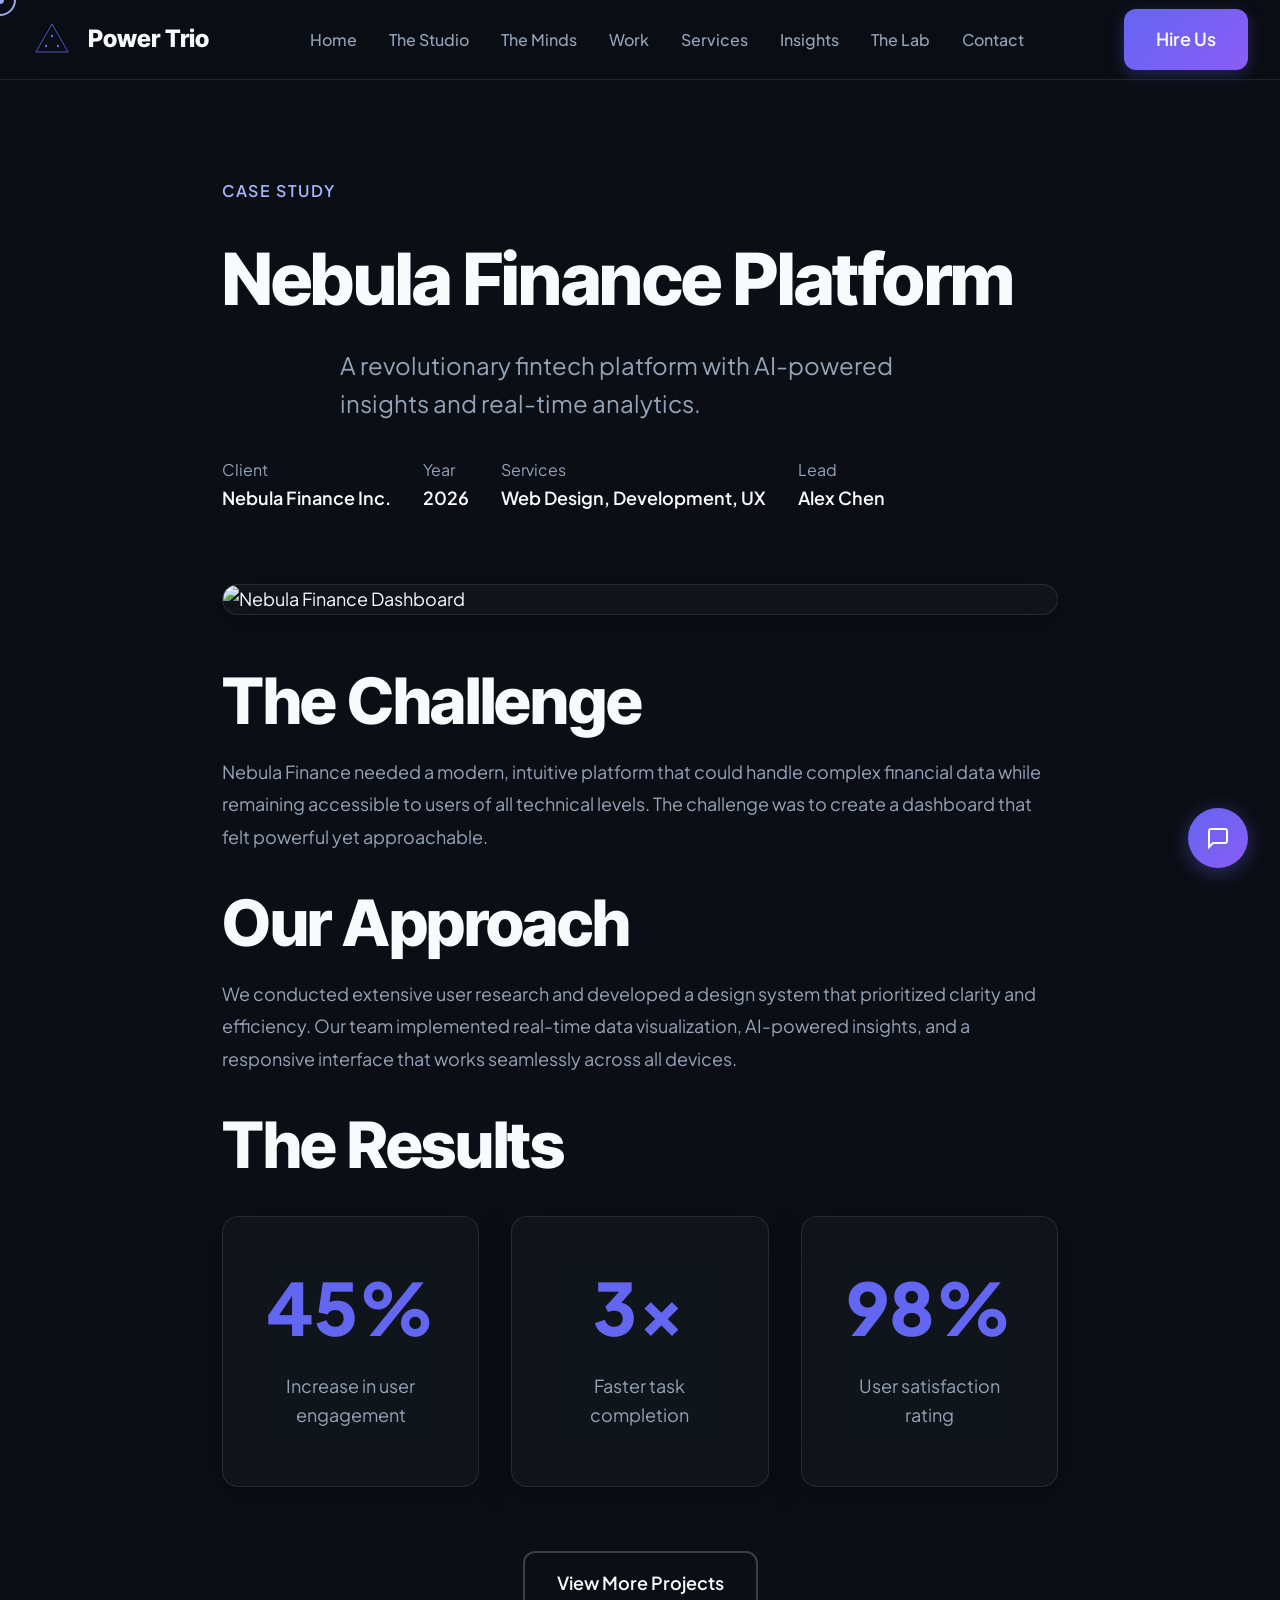
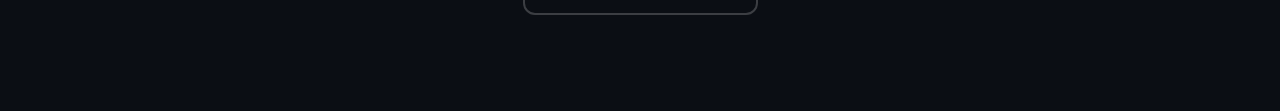
==== pages/case-study.html @ 445d4da2 "first commit - Power Trio Studio with 3D flip cards and animated borders" ====
<!DOCTYPE html>
<html lang="en">

<head>
    <meta charset="UTF-8">
    <meta name="viewport" content="width=device-width, initial-scale=1.0">
    <title>Case Study | Power Trio</title>
    <link rel="preconnect" href="https://fonts.googleapis.com">
    <link rel="preconnect" href="https://fonts.gstatic.com" crossorigin>
    <link
        href="https://fonts.googleapis.com/css2?family=Inter+Tight:wght@700;800&family=Plus+Jakarta+Sans:wght@400;500;600;700&family=JetBrains+Mono:wght@400;500&display=swap"
        rel="stylesheet">
    <link rel="stylesheet" href="../css/global.css">
    <link rel="stylesheet" href="../css/animations.css">
    <link rel="stylesheet" href="../css/components.css">
</head>

<body>
    <div class="custom-cursor">
        <div class="cursor-dot"></div>
        <div class="cursor-outline"></div>
        <div class="cursor-text"></div>
    </div>
    <nav class="navbar" id="navbar">
        <div class="navbar-container">
            <a href="../index.html" class="logo">
                <div class="logo-triangle"><svg viewBox="0 0 100 100">
                        <polygon points="50,10 90,80 10,80" class="triangle-shape" />
                        <circle cx="50" cy="40" r="3" class="dot dot-1" />
                        <circle cx="35" cy="65" r="3" class="dot dot-2" />
                        <circle cx="65" cy="65" r="3" class="dot dot-3" />
                    </svg></div>
                <span class="logo-text">Power Trio</span>
            </a>
            <div class="nav-links">
                <a href="../index.html" class="nav-link">Home</a>
                <a href="studio.html" class="nav-link">The Studio</a>
                <a href="minds.html" class="nav-link">The Minds</a>
                <a href="work.html" class="nav-link">Work</a>
                <a href="services.html" class="nav-link">Services</a>
                <a href="insights.html" class="nav-link">Insights</a>
                <a href="lab.html" class="nav-link">The Lab</a>
                <a href="contact.html" class="nav-link">Contact</a>
            </div>
            <a href="contact.html" class="cta-button magnetic"><span>Hire Us</span></a>
            <button class="menu-toggle"><span></span><span></span><span></span></button>
        </div>
    </nav>
    <section
        style="min-height: 100vh; padding-top: calc(var(--navbar-height) + var(--spacing-3xl)); padding-bottom: var(--spacing-3xl);">
        <div class="container" style="max-width: 900px;">
            <span class="section-label">Case Study</span>
            <h1 class="section-title" style="text-align: left; margin-top: 1rem;">Nebula Finance Platform</h1>
            <p class="section-description" style="text-align: left; margin-top: 1.5rem;">
                A revolutionary fintech platform with AI-powered insights and real-time analytics.
            </p>
            <div style="margin-top: 2rem; display: flex; gap: 2rem; flex-wrap: wrap;">
                <div>
                    <span style="color: var(--color-text-secondary); font-size: var(--text-sm);">Client</span>
                    <p style="color: var(--color-text-primary); font-weight: 600;">Nebula Finance Inc.</p>
                </div>
                <div>
                    <span style="color: var(--color-text-secondary); font-size: var(--text-sm);">Year</span>
                    <p style="color: var(--color-text-primary); font-weight: 600;">2026</p>
                </div>
                <div>
                    <span style="color: var(--color-text-secondary); font-size: var(--text-sm);">Services</span>
                    <p style="color: var(--color-text-primary); font-weight: 600;">Web Design, Development, UX</p>
                </div>
                <div>
                    <span style="color: var(--color-text-secondary); font-size: var(--text-sm);">Lead</span>
                    <p style="color: var(--color-text-primary); font-weight: 600;">Alex Chen</p>
                </div>
            </div>

            <div class="glass-card" style="margin-top: 3rem; padding: 0; overflow: hidden;">
                <img src="https://images.unsplash.com/photo-1551288049-bebda4e38f71?w=1200&h=600&fit=crop"
                    alt="Nebula Finance Dashboard" style="width: 100%; height: 400px; object-fit: cover;">
            </div>

            <div style="margin-top: 3rem;">
                <h2 style="color: var(--color-text-primary); margin-bottom: 1rem;">The Challenge</h2>
                <p style="color: var(--color-text-secondary); line-height: 1.8; margin-bottom: 2rem;">
                    Nebula Finance needed a modern, intuitive platform that could handle complex financial data while
                    remaining accessible to users of all technical levels. The challenge was to create a dashboard that
                    felt powerful yet approachable.
                </p>

                <h2 style="color: var(--color-text-primary); margin-bottom: 1rem;">Our Approach</h2>
                <p style="color: var(--color-text-secondary); line-height: 1.8; margin-bottom: 2rem;">
                    We conducted extensive user research and developed a design system that prioritized clarity and
                    efficiency. Our team implemented real-time data visualization, AI-powered insights, and a responsive
                    interface that works seamlessly across all devices.
                </p>

                <h2 style="color: var(--color-text-primary); margin-bottom: 1rem;">The Results</h2>
                <div
                    style="display: grid; grid-template-columns: repeat(auto-fit, minmax(200px, 1fr)); gap: 2rem; margin-top: 2rem;">
                    <div class="glass-card" style="padding: 2rem; text-align: center;">
                        <div
                            style="font-size: var(--text-4xl); font-weight: 800; color: var(--color-accent); margin-bottom: 0.5rem;">
                            45%</div>
                        <p style="color: var(--color-text-secondary);">Increase in user engagement</p>
                    </div>
                    <div class="glass-card" style="padding: 2rem; text-align: center;">
                        <div
                            style="font-size: var(--text-4xl); font-weight: 800; color: var(--color-accent); margin-bottom: 0.5rem;">
                            3x</div>
                        <p style="color: var(--color-text-secondary);">Faster task completion</p>
                    </div>
                    <div class="glass-card" style="padding: 2rem; text-align: center;">
                        <div
                            style="font-size: var(--text-4xl); font-weight: 800; color: var(--color-accent); margin-bottom: 0.5rem;">
                            98%</div>
                        <p style="color: var(--color-text-secondary);">User satisfaction rating</p>
                    </div>
                </div>
            </div>

            <div style="margin-top: 4rem; text-align: center;">
                <a href="work.html" class="btn-outline magnetic"><span>View More Projects</span></a>
            </div>
        </div>
    </section>
    <div class="chatbot" id="chatbot"><button class="chatbot-toggle magnetic" id="chatbot-toggle"><svg class="icon-chat"
                width="24" height="24" viewBox="0 0 24 24" fill="none" stroke="currentColor">
                <path d="M21 15a2 2 0 0 1-2 2H7l-4 4V5a2 2 0 0 1 2-2h14a2 2 0 0 1 2 2z" stroke-width="2" />
            </svg><svg class="icon-close" width="24" height="24" viewBox="0 0 24 24" fill="none" stroke="currentColor">
                <line x1="18" y1="6" x2="6" y2="18" stroke-width="2" />
                <line x1="6" y1="6" x2="18" y2="18" stroke-width="2" />
            </svg></button>
        <div class="chatbot-window glass-card" id="chatbot-window">
            <div class="chatbot-header">
                <div class="chatbot-avatar">
                    <div class="logo-triangle small"><svg viewBox="0 0 100 100">
                            <polygon points="50,10 90,80 10,80" class="triangle-shape" />
                        </svg></div>
                </div>
                <div class="chatbot-info">
                    <h4>Power Trio AI</h4><span class="chatbot-status"><span class="status-dot"></span>Online</span>
                </div>
            </div>
            <div class="chatbot-messages" id="chatbot-messages">
                <div class="message bot-message">
                    <div class="message-content">Hey there! 👋 I'm the Power Trio AI assistant. How can I help you
                        today?</div>
                    <div class="message-time">Just now</div>
                </div>
            </div>
            <div class="chatbot-input"><input type="text" id="chatbot-input-field"
                    placeholder="Type your message..." /><button class="chatbot-send magnetic" id="chatbot-send"><svg
                        width="20" height="20" viewBox="0 0 20 20" fill="none" stroke="currentColor">
                        <path d="M19 1L9 11M19 1l-6 18-4-8-8-4 18-6z" stroke-width="2" />
                    </svg></button></div>
        </div>
    </div>
    <script src="../js/cursor.js"></script>
    <script src="../js/animations.js"></script>
    <script src="../js/chatbot.js"></script>
    <script src="../js/main.js"></script>
</body>

</html>
---- css/global.css ----
/* ===================================
   POWER TRIO STUDIO - GLOBAL STYLES
   Award-Winning Portfolio Design
   =================================== */

/* CSS Variables - Midnight Indigo Theme */
:root {
    /* Colors */
    --color-bg-primary: #0B0E14;
    --color-bg-secondary: #151921;
    --color-accent: #6366F1;
    --color-accent-secondary: #A5B4FC;
    --color-text-primary: #F8FAFC;
    --color-text-secondary: #94A3B8;
    --color-success: #10B981;
    --color-warning: #F59E0B;
    --color-error: #EF4444;
    
    /* Gradients */
    --gradient-primary: linear-gradient(135deg, #6366F1 0%, #8B5CF6 100%);
    --gradient-secondary: linear-gradient(135deg, #10B981 0%, #059669 100%);
    --gradient-text: linear-gradient(135deg, #A5B4FC 0%, #6366F1 50%, #8B5CF6 100%);
    
    /* Spacing */
    --spacing-xs: 0.5rem;
    --spacing-sm: 1rem;
    --spacing-md: 1.5rem;
    --spacing-lg: 2rem;
    --spacing-xl: 3rem;
    --spacing-2xl: 4rem;
    --spacing-3xl: 6rem;
    
    /* Typography */
    --font-heading: 'Inter Tight', sans-serif;
    --font-body: 'Plus Jakarta Sans', sans-serif;
    --font-mono: 'JetBrains Mono', monospace;
    
    /* Font Sizes - Responsive with clamp() */
    --text-xs: clamp(0.75rem, 0.7rem + 0.25vw, 0.875rem);
    --text-sm: clamp(0.875rem, 0.8rem + 0.375vw, 1rem);
    --text-base: clamp(1rem, 0.95rem + 0.25vw, 1.125rem);
    --text-lg: clamp(1.125rem, 1rem + 0.625vw, 1.5rem);
    --text-xl: clamp(1.5rem, 1.3rem + 1vw, 2rem);
    --text-2xl: clamp(2rem, 1.6rem + 2vw, 3rem);
    --text-3xl: clamp(2.5rem, 2rem + 2.5vw, 4rem);
    --text-4xl: clamp(3rem, 2.5rem + 2.5vw, 5rem);
    
    /* Effects */
    --blur-sm: 8px;
    --blur-md: 16px;
    --blur-lg: 24px;
    --shadow-sm: 0 2px 8px rgba(0, 0, 0, 0.1);
    --shadow-md: 0 4px 16px rgba(0, 0, 0, 0.2);
    --shadow-lg: 0 8px 32px rgba(0, 0, 0, 0.3);
    --shadow-glow: 0 0 20px rgba(99, 102, 241, 0.3);
    
    /* Transitions */
    --transition-fast: 0.2s cubic-bezier(0.4, 0, 0.2, 1);
    --transition-base: 0.3s cubic-bezier(0.4, 0, 0.2, 1);
    --transition-slow: 0.5s cubic-bezier(0.4, 0, 0.2, 1);
    --transition-bounce: 0.6s cubic-bezier(0.68, -0.55, 0.265, 1.55);
    
    /* Layout */
    --container-max: 1400px;
    --container-padding: 2rem;
    --navbar-height: 80px;
    --border-radius-sm: 8px;
    --border-radius-md: 12px;
    --border-radius-lg: 16px;
    --border-radius-xl: 24px;
}

/* Reset & Base Styles */
*, *::before, *::after {
    margin: 0;
    padding: 0;
    box-sizing: border-box;
}

html {
    scroll-behavior: smooth;
    overflow-x: hidden;
}

body {
    font-family: var(--font-body);
    font-size: var(--text-base);
    line-height: 1.6;
    color: var(--color-text-primary);
    background-color: var(--color-bg-primary);
    overflow-x: hidden;
    -webkit-font-smoothing: antialiased;
    -moz-osx-font-smoothing: grayscale;
}

/* Typography */
h1, h2, h3, h4, h5, h6 {
    font-family: var(--font-heading);
    font-weight: 800;
    line-height: 1.2;
    letter-spacing: -0.02em;
    color: var(--color-text-primary);
}

h1 { font-size: var(--text-4xl); }
h2 { font-size: var(--text-3xl); }
h3 { font-size: var(--text-2xl); }
h4 { font-size: var(--text-xl); }
h5 { font-size: var(--text-lg); }
h6 { font-size: var(--text-base); }

p {
    margin-bottom: var(--spacing-md);
    color: var(--color-text-secondary);
}

a {
    color: var(--color-accent);
    text-decoration: none;
    transition: color var(--transition-fast);
}

a:hover {
    color: var(--color-accent-secondary);
}

/* Utility Classes */
.container {
    max-width: var(--container-max);
    margin: 0 auto;
    padding: 0 var(--container-padding);
}

.section-padding {
    padding: var(--spacing-3xl) 0;
}

.gradient-text {
    background: var(--gradient-text);
    -webkit-background-clip: text;
    -webkit-text-fill-color: transparent;
    background-clip: text;
}

.highlight {
    color: var(--color-accent-secondary);
    font-weight: 600;
}

/* Glass Card Effect */
.glass-card {
    background: rgba(21, 25, 33, 0.6);
    backdrop-filter: blur(var(--blur-lg));
    -webkit-backdrop-filter: blur(var(--blur-lg));
    border: 1px solid rgba(255, 255, 255, 0.1);
    border-radius: var(--border-radius-lg);
    box-shadow: var(--shadow-lg);
    transition: all var(--transition-base);
}

.glass-card:hover {
    border-color: rgba(99, 102, 241, 0.3);
    box-shadow: var(--shadow-lg), var(--shadow-glow);
    transform: translateY(-2px);
}

/* Buttons */
.btn-primary,
.btn-secondary,
.btn-outline,
.cta-button {
    display: inline-flex;
    align-items: center;
    gap: var(--spacing-xs);
    padding: 1rem 2rem;
    font-family: var(--font-body);
    font-size: var(--text-base);
    font-weight: 600;
    border-radius: var(--border-radius-md);
    cursor: pointer;
    transition: all var(--transition-base);
    border: none;
    text-decoration: none;
    position: relative;
    overflow: hidden;
}

.btn-primary,
.cta-button {
    background: var(--gradient-primary);
    color: var(--color-text-primary);
    box-shadow: 0 4px 16px rgba(99, 102, 241, 0.3);
}

.btn-primary:hover,
.cta-button:hover {
    box-shadow: 0 6px 24px rgba(99, 102, 241, 0.5);
    transform: translateY(-2px);
}

.btn-secondary {
    background: rgba(99, 102, 241, 0.1);
    color: var(--color-accent-secondary);
    border: 1px solid rgba(99, 102, 241, 0.3);
}

.btn-secondary:hover {
    background: rgba(99, 102, 241, 0.2);
    border-color: var(--color-accent);
}

.btn-outline {
    background: transparent;
    color: var(--color-text-primary);
    border: 2px solid rgba(255, 255, 255, 0.2);
}

.btn-outline:hover {
    background: rgba(255, 255, 255, 0.05);
    border-color: var(--color-accent);
}

/* Navbar */
.navbar {
    position: fixed;
    top: 0;
    left: 0;
    right: 0;
    height: var(--navbar-height);
    background: rgba(11, 14, 20, 0.8);
    backdrop-filter: blur(var(--blur-lg));
    -webkit-backdrop-filter: blur(var(--blur-lg));
    border-bottom: 1px solid rgba(255, 255, 255, 0.1);
    z-index: 1000;
    transition: all var(--transition-base);
}

.navbar.scrolled {
    background: rgba(11, 14, 20, 0.95);
    box-shadow: var(--shadow-md);
}

.navbar-container {
    max-width: var(--container-max);
    margin: 0 auto;
    padding: 0 var(--container-padding);
    height: 100%;
    display: flex;
    align-items: center;
    justify-content: space-between;
    gap: var(--spacing-lg);
}

.logo {
    display: flex;
    align-items: center;
    gap: var(--spacing-sm);
    font-family: var(--font-heading);
    font-size: var(--text-lg);
    font-weight: 800;
    color: var(--color-text-primary);
    text-decoration: none;
    transition: transform var(--transition-base);
}

.logo:hover {
    transform: scale(1.05);
}

.logo-triangle {
    width: 40px;
    height: 40px;
    position: relative;
}

.logo-triangle.small {
    width: 30px;
    height: 30px;
}

.logo-triangle svg {
    width: 100%;
    height: 100%;
}

.triangle-shape {
    fill: none;
    stroke: var(--color-accent);
    stroke-width: 2;
    transition: all var(--transition-base);
}

.logo:hover .triangle-shape {
    stroke: var(--color-accent-secondary);
    fill: rgba(99, 102, 241, 0.1);
}

.dot {
    fill: var(--color-accent);
    transition: all var(--transition-base);
}

.logo:hover .dot-1 {
    animation: pulse 1s infinite;
    animation-delay: 0s;
}

.logo:hover .dot-2 {
    animation: pulse 1s infinite;
    animation-delay: 0.2s;
}

.logo:hover .dot-3 {
    animation: pulse 1s infinite;
    animation-delay: 0.4s;
}

.nav-links {
    display: flex;
    align-items: center;
    gap: var(--spacing-lg);
}

.nav-link {
    font-size: var(--text-sm);
    font-weight: 500;
    color: var(--color-text-secondary);
    text-decoration: none;
    position: relative;
    transition: color var(--transition-fast);
}

.nav-link::after {
    content: '';
    position: absolute;
    bottom: -4px;
    left: 0;
    width: 0;
    height: 2px;
    background: var(--gradient-primary);
    transition: width var(--transition-base);
}

.nav-link:hover,
.nav-link.active {
    color: var(--color-text-primary);
}

.nav-link:hover::after,
.nav-link.active::after {
    width: 100%;
}

.menu-toggle {
    display: none;
    flex-direction: column;
    gap: 6px;
    background: none;
    border: none;
    cursor: pointer;
    padding: var(--spacing-xs);
}

.menu-toggle span {
    width: 24px;
    height: 2px;
    background: var(--color-text-primary);
    transition: all var(--transition-base);
}

/* Footer */
.footer {
    background: var(--color-bg-secondary);
    border-top: 1px solid rgba(255, 255, 255, 0.1);
    padding: var(--spacing-3xl) 0 var(--spacing-lg);
    margin-top: var(--spacing-3xl);
}

.footer-content {
    max-width: var(--container-max);
    margin: 0 auto;
    padding: 0 var(--container-padding);
}

.footer-main {
    display: grid;
    grid-template-columns: 1fr 2fr;
    gap: var(--spacing-2xl);
    margin-bottom: var(--spacing-2xl);
    padding-bottom: var(--spacing-2xl);
    border-bottom: 1px solid rgba(255, 255, 255, 0.1);
}

.footer-brand h3 {
    font-size: var(--text-xl);
    margin: var(--spacing-md) 0;
}

.footer-brand p {
    color: var(--color-text-secondary);
    line-height: 1.8;
}

.footer-social-grid {
    display: grid;
    grid-template-columns: repeat(3, 1fr);
    gap: var(--spacing-xl);
}

.footer-member h4 {
    font-size: var(--text-lg);
    margin-bottom: var(--spacing-xs);
}

.member-role {
    font-size: var(--text-sm);
    color: var(--color-accent-secondary);
    margin-bottom: var(--spacing-md);
    font-family: var(--font-mono);
}

.social-links {
    display: flex;
    gap: var(--spacing-sm);
}

.social-link {
    width: 40px;
    height: 40px;
    display: flex;
    align-items: center;
    justify-content: center;
    background: rgba(99, 102, 241, 0.1);
    border: 1px solid rgba(99, 102, 241, 0.2);
    border-radius: var(--border-radius-sm);
    color: var(--color-accent-secondary);
    transition: all var(--transition-base);
}

.social-link:hover {
    background: var(--gradient-primary);
    border-color: var(--color-accent);
    color: var(--color-text-primary);
    transform: translateY(-2px);
}

.footer-bottom {
    display: flex;
    justify-content: space-between;
    align-items: center;
    flex-wrap: wrap;
    gap: var(--spacing-md);
}

.footer-links {
    display: flex;
    gap: var(--spacing-lg);
}

.footer-links a {
    font-size: var(--text-sm);
    color: var(--color-text-secondary);
    transition: color var(--transition-fast);
}

.footer-links a:hover {
    color: var(--color-accent-secondary);
}

.copyright {
    font-size: var(--text-sm);
    color: var(--color-text-secondary);
    margin: 0;
}

/* Section Headers */
.section-header {
    text-align: center;
    margin-bottom: var(--spacing-2xl);
}

.section-label {
    display: inline-block;
    font-size: var(--text-sm);
    font-weight: 600;
    color: var(--color-accent-secondary);
    text-transform: uppercase;
    letter-spacing: 0.1em;
    margin-bottom: var(--spacing-sm);
}

.section-title {
    margin-bottom: var(--spacing-md);
}

.section-description {
    font-size: var(--text-lg);
    color: var(--color-text-secondary);
    max-width: 600px;
    margin: 0 auto;
}

.section-cta {
    text-align: center;
    margin-top: var(--spacing-2xl);
}

/* Responsive Design */
@media (max-width: 1024px) {
    :root {
        --container-padding: 1.5rem;
        --navbar-height: 70px;
    }
    
    .footer-main {
        grid-template-columns: 1fr;
    }
    
    .footer-social-grid {
        grid-template-columns: 1fr;
        gap: var(--spacing-lg);
    }
}

@media (max-width: 768px) {
    :root {
        --container-padding: 1rem;
        --navbar-height: 60px;
    }
    
    .nav-links {
        position: fixed;
        top: var(--navbar-height);
        left: 0;
        right: 0;
        background: rgba(11, 14, 20, 0.98);
        backdrop-filter: blur(var(--blur-lg));
        flex-direction: column;
        padding: var(--spacing-lg);
        gap: var(--spacing-md);
        transform: translateY(-100%);
        opacity: 0;
        pointer-events: none;
        transition: all var(--transition-base);
        border-bottom: 1px solid rgba(255, 255, 255, 0.1);
    }
    
    .nav-links.active {
        transform: translateY(0);
        opacity: 1;
        pointer-events: all;
    }
    
    .menu-toggle {
        display: flex;
    }
    
    .menu-toggle.active span:nth-child(1) {
        transform: rotate(45deg) translate(8px, 8px);
    }
    
    .menu-toggle.active span:nth-child(2) {
        opacity: 0;
    }
    
    .menu-toggle.active span:nth-child(3) {
        transform: rotate(-45deg) translate(7px, -7px);
    }
    
    .footer-bottom {
        flex-direction: column;
        text-align: center;
    }
}

/* Loading State */
body.loading {
    overflow: hidden;
}

/* Smooth Scrollbar */
::-webkit-scrollbar {
    width: 10px;
}

::-webkit-scrollbar-track {
    background: var(--color-bg-primary);
}

::-webkit-scrollbar-thumb {
    background: rgba(99, 102, 241, 0.3);
    border-radius: 5px;
}

::-webkit-scrollbar-thumb:hover {
    background: rgba(99, 102, 241, 0.5);
}

/* Selection */
::selection {
    background: rgba(99, 102, 241, 0.3);
    color: var(--color-text-primary);
}

::-moz-selection {
    background: rgba(99, 102, 241, 0.3);
    color: var(--color-text-primary);
}
---- css/animations.css ----
/* ===================================
   ANIMATIONS & MOTION DESIGN
   60fps Optimized Animations
   =================================== */

/* Keyframe Animations */

/* Fade In Up */
@keyframes fadeInUp {
    from {
        opacity: 0;
        transform: translateY(30px);
    }

    to {
        opacity: 1;
        transform: translateY(0);
    }
}

/* Fade In */
@keyframes fadeIn {
    from {
        opacity: 0;
    }

    to {
        opacity: 1;
    }
}

/* Slide In Right */
@keyframes slideInRight {
    from {
        opacity: 0;
        transform: translateX(50px);
    }

    to {
        opacity: 1;
        transform: translateX(0);
    }
}

/* Slide In Left */
@keyframes slideInLeft {
    from {
        opacity: 0;
        transform: translateX(-50px);
    }

    to {
        opacity: 1;
        transform: translateX(0);
    }
}

/* Scale In */
@keyframes scaleIn {
    from {
        opacity: 0;
        transform: scale(0.9);
    }

    to {
        opacity: 1;
        transform: scale(1);
    }
}

/* Pulse */
@keyframes pulse {

    0%,
    100% {
        opacity: 1;
        transform: scale(1);
    }

    50% {
        opacity: 0.6;
        transform: scale(1.2);
    }
}

/* Glow Pulse */
@keyframes glowPulse {

    0%,
    100% {
        box-shadow: 0 0 20px rgba(99, 102, 241, 0.3);
    }

    50% {
        box-shadow: 0 0 40px rgba(99, 102, 241, 0.6);
    }
}

/* Rotate */
@keyframes rotate {
    from {
        transform: rotate(0deg);
    }

    to {
        transform: rotate(360deg);
    }
}

/* Float */
@keyframes float {

    0%,
    100% {
        transform: translateY(0);
    }

    50% {
        transform: translateY(-10px);
    }
}

/* Gradient Shift */
@keyframes gradientShift {
    0% {
        background-position: 0% 50%;
    }

    50% {
        background-position: 100% 50%;
    }

    100% {
        background-position: 0% 50%;
    }
}

/* Shimmer */
@keyframes shimmer {
    0% {
        background-position: -1000px 0;
    }

    100% {
        background-position: 1000px 0;
    }
}

/* Typing Indicator */
@keyframes typing {

    0%,
    60%,
    100% {
        transform: translateY(0);
    }

    30% {
        transform: translateY(-10px);
    }
}

/* Scroll Indicator */
@keyframes scrollBounce {

    0%,
    100% {
        transform: translateY(0);
    }

    50% {
        transform: translateY(10px);
    }
}

/* Animation Classes */
.animate-in {
    animation: fadeInUp 0.8s cubic-bezier(0.4, 0, 0.2, 1) forwards;
    opacity: 0;
}

.animate-in:nth-child(1) {
    animation-delay: 0.1s;
}

.animate-in:nth-child(2) {
    animation-delay: 0.2s;
}

.animate-in:nth-child(3) {
    animation-delay: 0.3s;
}

.animate-in:nth-child(4) {
    animation-delay: 0.4s;
}

.animate-in:nth-child(5) {
    animation-delay: 0.5s;
}

.fade-in {
    animation: fadeIn 0.6s ease-out forwards;
}

.slide-in-right {
    animation: slideInRight 0.8s cubic-bezier(0.4, 0, 0.2, 1) forwards;
}

.slide-in-left {
    animation: slideInLeft 0.8s cubic-bezier(0.4, 0, 0.2, 1) forwards;
}

.scale-in {
    animation: scaleIn 0.6s cubic-bezier(0.4, 0, 0.2, 1) forwards;
}

/* Hero Section Animations */
.hero {
    min-height: 100vh;
    display: flex;
    align-items: center;
    justify-content: center;
    position: relative;
    padding-top: var(--navbar-height);
    overflow: hidden;
}

.hero-background {
    position: absolute;
    top: 0;
    left: 0;
    right: 0;
    bottom: 0;
    z-index: 0;
    overflow: hidden;
}

.gradient-orb {
    position: absolute;
    border-radius: 50%;
    filter: blur(80px);
    opacity: 0.3;
    animation: float 8s ease-in-out infinite;
}

.orb-1 {
    width: 500px;
    height: 500px;
    background: radial-gradient(circle, #6366F1 0%, transparent 70%);
    top: -200px;
    left: -200px;
    animation-delay: 0s;
}

.orb-2 {
    width: 400px;
    height: 400px;
    background: radial-gradient(circle, #8B5CF6 0%, transparent 70%);
    bottom: -150px;
    right: -150px;
    animation-delay: 2s;
}

.orb-3 {
    width: 350px;
    height: 350px;
    background: radial-gradient(circle, #10B981 0%, transparent 70%);
    top: 50%;
    left: 50%;
    transform: translate(-50%, -50%);
    animation-delay: 4s;
}

.hero-content {
    position: relative;
    z-index: 1;
    text-align: center;
    max-width: 1000px;
    padding: 0 var(--container-padding);
}

.hero-badge {
    display: inline-flex;
    align-items: center;
    gap: var(--spacing-xs);
    padding: 0.5rem 1rem;
    background: rgba(16, 185, 129, 0.1);
    border: 1px solid rgba(16, 185, 129, 0.3);
    border-radius: 50px;
    font-size: var(--text-sm);
    color: var(--color-success);
    margin-bottom: var(--spacing-lg);
}

.status-dot {
    width: 8px;
    height: 8px;
    background: var(--color-success);
    border-radius: 50%;
    animation: pulse 2s infinite;
}

.hero-title {
    margin-bottom: var(--spacing-lg);
}

.hero-title .line {
    display: block;
    overflow: hidden;
}

.hero-description {
    font-size: var(--text-xl);
    color: var(--color-text-secondary);
    margin-bottom: var(--spacing-xl);
    max-width: 700px;
    margin-left: auto;
    margin-right: auto;
}

.hero-cta {
    display: flex;
    align-items: center;
    justify-content: center;
    gap: var(--spacing-md);
    margin-bottom: var(--spacing-3xl);
    flex-wrap: wrap;
}

/* Stats Grid Animation */
.stats-grid {
    display: grid;
    grid-template-columns: repeat(auto-fit, minmax(200px, 1fr));
    gap: var(--spacing-lg);
    max-width: 900px;
    margin: 0 auto;
}

.stat-card {
    padding: var(--spacing-lg);
    text-align: center;
    transition: all var(--transition-base);
}

.stat-card:hover {
    transform: translateY(-5px) scale(1.05);
}

.stat-number {
    font-family: var(--font-heading);
    font-size: var(--text-3xl);
    font-weight: 800;
    background: var(--gradient-text);
    -webkit-background-clip: text;
    -webkit-text-fill-color: transparent;
    background-clip: text;
    margin-bottom: var(--spacing-xs);
}

.stat-label {
    font-size: var(--text-sm);
    color: var(--color-text-secondary);
    text-transform: uppercase;
    letter-spacing: 0.05em;
}

/* Scroll Indicator */
.scroll-indicator {
    position: absolute;
    bottom: var(--spacing-xl);
    left: 50%;
    transform: translateX(-50%);
    display: flex;
    flex-direction: column;
    align-items: center;
    gap: var(--spacing-sm);
    color: var(--color-text-secondary);
    font-size: var(--text-sm);
    z-index: 1;
}

.scroll-line {
    width: 2px;
    height: 40px;
    background: linear-gradient(to bottom, var(--color-accent), transparent);
    animation: scrollBounce 2s ease-in-out infinite;
}

/* Work Grid Animations */
.work-grid {
    display: grid;
    grid-template-columns: repeat(auto-fill, minmax(350px, 1fr));
    gap: var(--spacing-xl);
    margin-bottom: var(--spacing-2xl);
}

.work-card {
    overflow: hidden;
    transition: all var(--transition-base);
    cursor: pointer;
}

.work-card:hover {
    transform: translateY(-8px);
}

.work-image {
    position: relative;
    width: 100%;
    height: 300px;
    overflow: hidden;
    border-radius: var(--border-radius-md);
    margin-bottom: var(--spacing-md);
}

.work-image-placeholder {
    width: 100%;
    height: 100%;
    transition: transform var(--transition-slow);
}

.work-card:hover .work-image-placeholder {
    transform: scale(1.1);
}

.work-overlay {
    position: absolute;
    top: 0;
    left: 0;
    right: 0;
    bottom: 0;
    background: rgba(11, 14, 20, 0.9);
    display: flex;
    align-items: center;
    justify-content: center;
    opacity: 0;
    transition: opacity var(--transition-base);
}

.work-card:hover .work-overlay {
    opacity: 1;
}

.work-link {
    padding: 1rem 2rem;
    background: var(--gradient-primary);
    color: var(--color-text-primary);
    border-radius: var(--border-radius-md);
    font-weight: 600;
    transform: translateY(20px);
    transition: transform var(--transition-base);
}

.work-card:hover .work-link {
    transform: translateY(0);
}

.work-content {
    padding: var(--spacing-md);
}

.work-meta {
    display: flex;
    justify-content: space-between;
    align-items: center;
    margin-bottom: var(--spacing-sm);
}

.work-category {
    font-size: var(--text-xs);
    font-weight: 600;
    color: var(--color-accent-secondary);
    text-transform: uppercase;
    letter-spacing: 0.1em;
}

.work-year {
    font-size: var(--text-xs);
    font-family: var(--font-mono);
    color: var(--color-text-secondary);
}

.work-title {
    font-size: var(--text-xl);
    margin-bottom: var(--spacing-xs);
}

.work-description {
    font-size: var(--text-sm);
    color: var(--color-text-secondary);
    margin-bottom: var(--spacing-md);
}

.work-team {
    display: flex;
    align-items: center;
    gap: var(--spacing-xs);
    font-size: var(--text-sm);
}

.team-label {
    color: var(--color-text-secondary);
}

.team-member {
    color: var(--color-accent-secondary);
    font-weight: 600;
}

/* Magnetic Effect (Applied via JS) */
.magnetic {
    position: relative;
    transition: transform 0.3s cubic-bezier(0.4, 0, 0.2, 1);
}

/* Parallax Elements */
.parallax {
    transition: transform 0.3s cubic-bezier(0.4, 0, 0.2, 1);
}

/* Stagger Animation for Lists */
.stagger-item {
    opacity: 0;
    transform: translateY(20px);
    transition: all 0.6s cubic-bezier(0.4, 0, 0.2, 1);
}

.stagger-item.visible {
    opacity: 1;
    transform: translateY(0);
}

.stagger-item:nth-child(1) {
    transition-delay: 0.1s;
}

.stagger-item:nth-child(2) {
    transition-delay: 0.2s;
}

.stagger-item:nth-child(3) {
    transition-delay: 0.3s;
}

.stagger-item:nth-child(4) {
    transition-delay: 0.4s;
}

.stagger-item:nth-child(5) {
    transition-delay: 0.5s;
}

.stagger-item:nth-child(6) {
    transition-delay: 0.6s;
}

/* Reveal on Scroll */
.reveal {
    opacity: 0;
    transform: translateY(50px);
    transition: all 0.8s cubic-bezier(0.4, 0, 0.2, 1);
}

.reveal.active {
    opacity: 1;
    transform: translateY(0);
}

/* Loading Animation */
.loading-spinner {
    width: 50px;
    height: 50px;
    border: 3px solid rgba(99, 102, 241, 0.2);
    border-top-color: var(--color-accent);
    border-radius: 50%;
    animation: rotate 1s linear infinite;
}

/* Shimmer Effect */
.shimmer {
    background: linear-gradient(90deg,
            rgba(255, 255, 255, 0) 0%,
            rgba(255, 255, 255, 0.1) 50%,
            rgba(255, 255, 255, 0) 100%);
    background-size: 200% 100%;
    animation: shimmer 2s infinite;
}

/* Hover Glow Effect */
.hover-glow {
    position: relative;
    overflow: hidden;
}

.hover-glow::before {
    content: '';
    position: absolute;
    top: 50%;
    left: 50%;
    width: 0;
    height: 0;
    border-radius: 50%;
    background: radial-gradient(circle, rgba(99, 102, 241, 0.3) 0%, transparent 70%);
    transform: translate(-50%, -50%);
    transition: width 0.6s, height 0.6s;
}

.hover-glow:hover::before {
    width: 300px;
    height: 300px;
}

/* Text Reveal Animation */
.text-reveal {
    overflow: hidden;
}

.text-reveal span {
    display: inline-block;
    opacity: 0;
    transform: translateY(100%);
    animation: textReveal 0.8s cubic-bezier(0.4, 0, 0.2, 1) forwards;
}

@keyframes textReveal {
    to {
        opacity: 1;
        transform: translateY(0);
    }
}

/* Responsive Animations */
@media (max-width: 768px) {
    .gradient-orb {
        filter: blur(60px);
    }

    .orb-1 {
        width: 300px;
        height: 300px;
    }

    .orb-2 {
        width: 250px;
        height: 250px;
    }

    .orb-3 {
        width: 200px;
        height: 200px;
    }

    .work-grid {
        grid-template-columns: 1fr;
    }

    .stats-grid {
        grid-template-columns: repeat(2, 1fr);
    }
}

/* Reduced Motion */
@media (prefers-reduced-motion: reduce) {

    *,
    *::before,
    *::after {
        animation-duration: 0.01ms !important;
        animation-iteration-count: 1 !important;
        transition-duration: 0.01ms !important;
    }
}
---- css/components.css ----
/* ===================================
   COMPONENT STYLES
   Custom Cursor, Chatbot, Forms, etc.
   =================================== */

/* Custom Cursor */
.custom-cursor {
    position: fixed;
    top: 0;
    left: 0;
    pointer-events: none;
    z-index: 10000;
    mix-blend-mode: difference;
}

.cursor-dot {
    position: fixed;
    width: 8px;
    height: 8px;
    background: var(--color-accent-secondary);
    border-radius: 50%;
    transform: translate(-50%, -50%);
    transition: width 0.3s, height 0.3s, background 0.3s;
}

.cursor-outline {
    position: fixed;
    width: 32px;
    height: 32px;
    border: 2px solid var(--color-accent-secondary);
    border-radius: 50%;
    transform: translate(-50%, -50%);
    transition: width 0.3s, height 0.3s, border-color 0.3s;
}

.cursor-text {
    position: fixed;
    padding: 0.5rem 1rem;
    background: var(--color-accent);
    color: var(--color-text-primary);
    border-radius: var(--border-radius-sm);
    font-size: var(--text-xs);
    font-weight: 600;
    white-space: nowrap;
    opacity: 0;
    transform: translate(-50%, -150%);
    transition: opacity 0.3s;
    pointer-events: none;
}

.cursor-text.active {
    opacity: 1;
}

body.cursor-hover .cursor-dot {
    width: 16px;
    height: 16px;
    background: var(--color-accent);
}

body.cursor-hover .cursor-outline {
    width: 48px;
    height: 48px;
    border-color: var(--color-accent);
}

/* Hide custom cursor on touch devices */
@media (hover: none) {
    .custom-cursor {
        display: none;
    }
}

/* AI Chatbot */
.chatbot {
    position: fixed;
    bottom: var(--spacing-lg);
    right: var(--spacing-lg);
    z-index: 999;
}

.chatbot-toggle {
    width: 60px;
    height: 60px;
    border-radius: 50%;
    background: var(--gradient-primary);
    border: none;
    cursor: pointer;
    display: flex;
    align-items: center;
    justify-content: center;
    box-shadow: 0 4px 20px rgba(99, 102, 241, 0.4);
    transition: all var(--transition-base);
    position: relative;
}

.chatbot-toggle:hover {
    transform: scale(1.1);
    box-shadow: 0 6px 30px rgba(99, 102, 241, 0.6);
}

.chatbot-toggle svg {
    color: var(--color-text-primary);
    transition: all var(--transition-base);
}

.chatbot-toggle .icon-close {
    position: absolute;
    opacity: 0;
    transform: rotate(-90deg);
}

.chatbot-toggle.active .icon-chat {
    opacity: 0;
    transform: rotate(90deg);
}

.chatbot-toggle.active .icon-close {
    opacity: 1;
    transform: rotate(0);
}

.chatbot-window {
    position: absolute;
    bottom: 80px;
    right: 0;
    width: 380px;
    max-width: calc(100vw - 2rem);
    height: 500px;
    display: flex;
    flex-direction: column;
    opacity: 0;
    transform: translateY(20px) scale(0.95);
    pointer-events: none;
    transition: all var(--transition-base);
    overflow: hidden;
}

.chatbot-window.active {
    opacity: 1;
    transform: translateY(0) scale(1);
    pointer-events: all;
}

.chatbot-header {
    display: flex;
    align-items: center;
    gap: var(--spacing-md);
    padding: var(--spacing-md);
    border-bottom: 1px solid rgba(255, 255, 255, 0.1);
}

.chatbot-avatar {
    width: 40px;
    height: 40px;
    border-radius: 50%;
    background: var(--gradient-primary);
    display: flex;
    align-items: center;
    justify-content: center;
}

.chatbot-info h4 {
    font-size: var(--text-base);
    margin-bottom: 0.25rem;
}

.chatbot-status {
    display: flex;
    align-items: center;
    gap: 0.5rem;
    font-size: var(--text-xs);
    color: var(--color-text-secondary);
}

.chatbot-messages {
    flex: 1;
    overflow-y: auto;
    padding: var(--spacing-md);
    display: flex;
    flex-direction: column;
    gap: var(--spacing-md);
}

.message {
    display: flex;
    flex-direction: column;
    gap: 0.5rem;
    max-width: 80%;
    animation: fadeInUp 0.3s ease-out;
}

.bot-message {
    align-self: flex-start;
}

.user-message {
    align-self: flex-end;
}

.message-content {
    padding: var(--spacing-sm) var(--spacing-md);
    border-radius: var(--border-radius-md);
    font-size: var(--text-sm);
    line-height: 1.5;
}

.bot-message .message-content {
    background: rgba(99, 102, 241, 0.1);
    border: 1px solid rgba(99, 102, 241, 0.2);
    color: var(--color-text-primary);
}

.user-message .message-content {
    background: var(--gradient-primary);
    color: var(--color-text-primary);
}

.message-time {
    font-size: var(--text-xs);
    color: var(--color-text-secondary);
    font-family: var(--font-mono);
}

.typing-indicator {
    display: flex;
    gap: 4px;
    padding: var(--spacing-sm) var(--spacing-md);
}

.typing-dot {
    width: 8px;
    height: 8px;
    background: var(--color-accent);
    border-radius: 50%;
    animation: typing 1.4s infinite;
}

.typing-dot:nth-child(2) {
    animation-delay: 0.2s;
}

.typing-dot:nth-child(3) {
    animation-delay: 0.4s;
}

.chatbot-input {
    display: flex;
    gap: var(--spacing-sm);
    padding: var(--spacing-md);
    border-top: 1px solid rgba(255, 255, 255, 0.1);
}

.chatbot-input input {
    flex: 1;
    padding: var(--spacing-sm) var(--spacing-md);
    background: rgba(255, 255, 255, 0.05);
    border: 1px solid rgba(255, 255, 255, 0.1);
    border-radius: var(--border-radius-md);
    color: var(--color-text-primary);
    font-family: var(--font-body);
    font-size: var(--text-sm);
    transition: all var(--transition-fast);
}

.chatbot-input input:focus {
    outline: none;
    border-color: var(--color-accent);
    background: rgba(255, 255, 255, 0.08);
}

.chatbot-input input::placeholder {
    color: var(--color-text-secondary);
}

.chatbot-send {
    width: 40px;
    height: 40px;
    border-radius: var(--border-radius-sm);
    background: var(--gradient-primary);
    border: none;
    cursor: pointer;
    display: flex;
    align-items: center;
    justify-content: center;
    transition: all var(--transition-base);
}

.chatbot-send:hover {
    transform: scale(1.05);
}

.chatbot-send:active {
    transform: scale(0.95);
}

/* Forms */
.form-group {
    margin-bottom: var(--spacing-lg);
}

.form-label {
    display: block;
    font-size: var(--text-sm);
    font-weight: 600;
    color: var(--color-text-primary);
    margin-bottom: var(--spacing-xs);
}

.form-input,
.form-textarea,
.form-select {
    width: 100%;
    padding: var(--spacing-md);
    background: rgba(255, 255, 255, 0.05);
    border: 1px solid rgba(255, 255, 255, 0.1);
    border-radius: var(--border-radius-md);
    color: var(--color-text-primary);
    font-family: var(--font-body);
    font-size: var(--text-base);
    transition: all var(--transition-fast);
}

.form-input:focus,
.form-textarea:focus,
.form-select:focus {
    outline: none;
    border-color: var(--color-accent);
    background: rgba(255, 255, 255, 0.08);
    box-shadow: 0 0 0 3px rgba(99, 102, 241, 0.1);
}

.form-textarea {
    min-height: 120px;
    resize: vertical;
}

.form-error {
    font-size: var(--text-sm);
    color: var(--color-error);
    margin-top: var(--spacing-xs);
}

.form-success {
    font-size: var(--text-sm);
    color: var(--color-success);
    margin-top: var(--spacing-xs);
}

/* Badges */
.badge {
    display: inline-flex;
    align-items: center;
    padding: 0.25rem 0.75rem;
    font-size: var(--text-xs);
    font-weight: 600;
    border-radius: 50px;
    text-transform: uppercase;
    letter-spacing: 0.05em;
}

.badge-primary {
    background: rgba(99, 102, 241, 0.2);
    color: var(--color-accent-secondary);
    border: 1px solid rgba(99, 102, 241, 0.3);
}

.badge-success {
    background: rgba(16, 185, 129, 0.2);
    color: var(--color-success);
    border: 1px solid rgba(16, 185, 129, 0.3);
}

.badge-warning {
    background: rgba(245, 158, 11, 0.2);
    color: var(--color-warning);
    border: 1px solid rgba(245, 158, 11, 0.3);
}

/* Cards */
.card {
    background: var(--color-bg-secondary);
    border: 1px solid rgba(255, 255, 255, 0.1);
    border-radius: var(--border-radius-lg);
    padding: var(--spacing-lg);
    transition: all var(--transition-base);
}

.card:hover {
    border-color: rgba(99, 102, 241, 0.3);
    transform: translateY(-2px);
}

.card-header {
    margin-bottom: var(--spacing-md);
    padding-bottom: var(--spacing-md);
    border-bottom: 1px solid rgba(255, 255, 255, 0.1);
}

.card-title {
    font-size: var(--text-xl);
    margin-bottom: 0.5rem;
}

.card-subtitle {
    font-size: var(--text-sm);
    color: var(--color-text-secondary);
}

.card-body {
    margin-bottom: var(--spacing-md);
}

.card-footer {
    padding-top: var(--spacing-md);
    border-top: 1px solid rgba(255, 255, 255, 0.1);
}

/* Progress Bar */
.progress {
    width: 100%;
    height: 8px;
    background: rgba(255, 255, 255, 0.1);
    border-radius: 50px;
    overflow: hidden;
}

.progress-bar {
    height: 100%;
    background: var(--gradient-primary);
    border-radius: 50px;
    transition: width 0.6s cubic-bezier(0.4, 0, 0.2, 1);
}

/* Tooltips */
.tooltip {
    position: relative;
}

.tooltip::before {
    content: attr(data-tooltip);
    position: absolute;
    bottom: 100%;
    left: 50%;
    transform: translateX(-50%) translateY(-8px);
    padding: 0.5rem 1rem;
    background: var(--color-bg-secondary);
    border: 1px solid rgba(255, 255, 255, 0.2);
    border-radius: var(--border-radius-sm);
    color: var(--color-text-primary);
    font-size: var(--text-xs);
    white-space: nowrap;
    opacity: 0;
    pointer-events: none;
    transition: all var(--transition-fast);
}

.tooltip:hover::before {
    opacity: 1;
    transform: translateX(-50%) translateY(-4px);
}

/* Modal */
.modal-overlay {
    position: fixed;
    top: 0;
    left: 0;
    right: 0;
    bottom: 0;
    background: rgba(11, 14, 20, 0.9);
    backdrop-filter: blur(var(--blur-md));
    display: flex;
    align-items: center;
    justify-content: center;
    z-index: 9999;
    opacity: 0;
    pointer-events: none;
    transition: opacity var(--transition-base);
}

.modal-overlay.active {
    opacity: 1;
    pointer-events: all;
}

.modal {
    background: var(--color-bg-secondary);
    border: 1px solid rgba(255, 255, 255, 0.1);
    border-radius: var(--border-radius-xl);
    max-width: 600px;
    width: 90%;
    max-height: 90vh;
    overflow-y: auto;
    transform: scale(0.9);
    transition: transform var(--transition-base);
}

.modal-overlay.active .modal {
    transform: scale(1);
}

.modal-header {
    padding: var(--spacing-lg);
    border-bottom: 1px solid rgba(255, 255, 255, 0.1);
    display: flex;
    justify-content: space-between;
    align-items: center;
}

.modal-close {
    width: 32px;
    height: 32px;
    border: none;
    background: rgba(255, 255, 255, 0.1);
    border-radius: var(--border-radius-sm);
    color: var(--color-text-primary);
    cursor: pointer;
    transition: all var(--transition-fast);
}

.modal-close:hover {
    background: rgba(255, 255, 255, 0.2);
}

.modal-body {
    padding: var(--spacing-lg);
}

.modal-footer {
    padding: var(--spacing-lg);
    border-top: 1px solid rgba(255, 255, 255, 0.1);
    display: flex;
    justify-content: flex-end;
    gap: var(--spacing-md);
}

/* Tabs */
.tabs {
    display: flex;
    gap: var(--spacing-md);
    border-bottom: 1px solid rgba(255, 255, 255, 0.1);
    margin-bottom: var(--spacing-lg);
}

.tab {
    padding: var(--spacing-md) var(--spacing-lg);
    background: none;
    border: none;
    color: var(--color-text-secondary);
    font-family: var(--font-body);
    font-size: var(--text-base);
    font-weight: 600;
    cursor: pointer;
    position: relative;
    transition: color var(--transition-fast);
}

.tab::after {
    content: '';
    position: absolute;
    bottom: -1px;
    left: 0;
    right: 0;
    height: 2px;
    background: var(--gradient-primary);
    transform: scaleX(0);
    transition: transform var(--transition-base);
}

.tab:hover,
.tab.active {
    color: var(--color-text-primary);
}

.tab.active::after {
    transform: scaleX(1);
}

.tab-content {
    display: none;
}

.tab-content.active {
    display: block;
    animation: fadeIn 0.3s ease-out;
}

/* Responsive */
@media (max-width: 768px) {
    .chatbot {
        bottom: var(--spacing-md);
        right: var(--spacing-md);
    }

    .chatbot-window {
        width: calc(100vw - 2rem);
        height: 400px;
    }
}
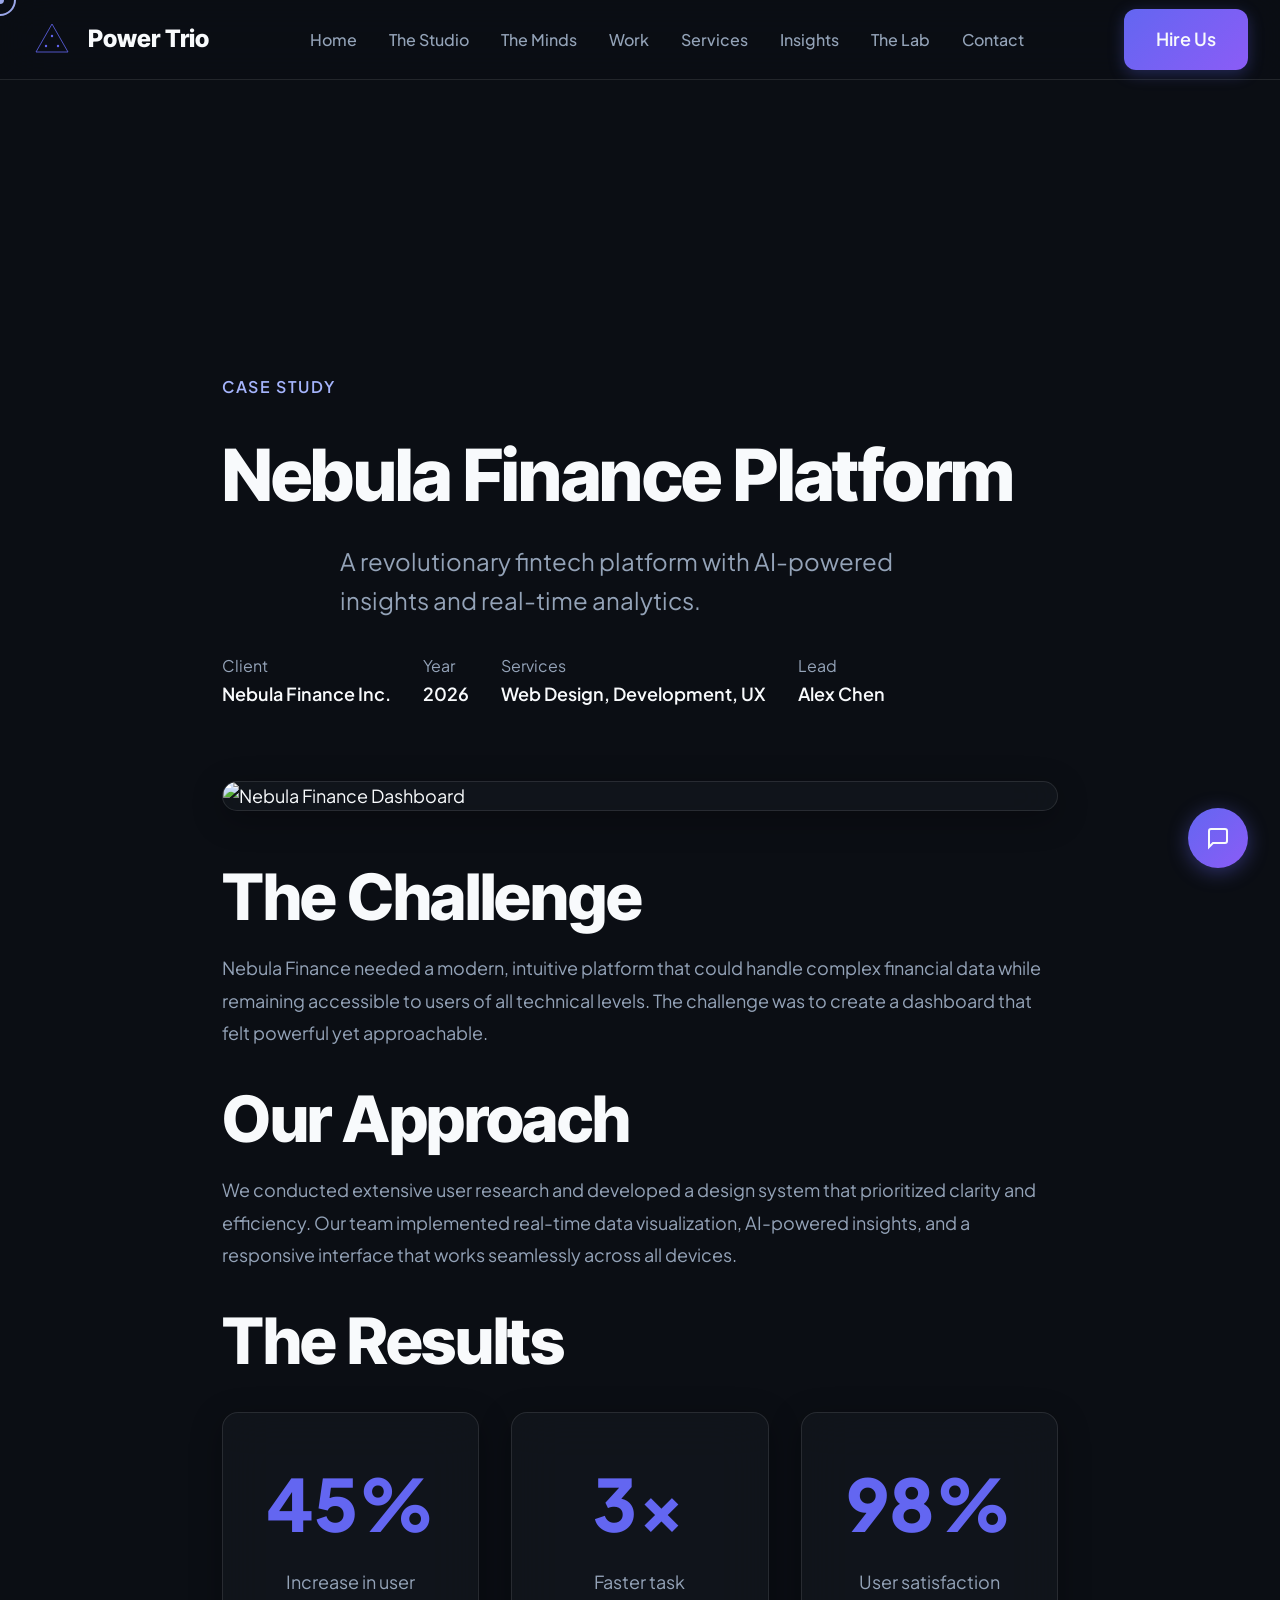
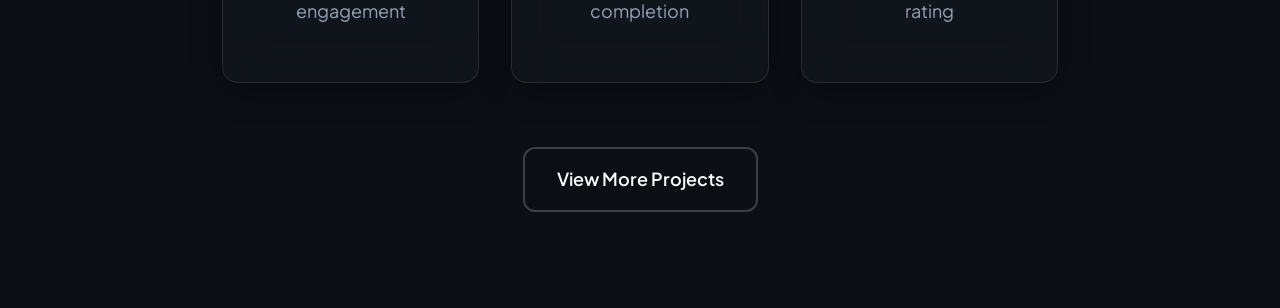
==== commit ecc3ec90: "Implement Minds Accordion effect, Site-wide Loader, Mobile Optimizations" ====
--- a/pages/case-study.html
+++ b/pages/case-study.html
@@ -16,6 +16,7 @@
 </head>
 
 <body>
+    <script src="../js/loader.js"></script>
     <div class="custom-cursor">
         <div class="cursor-dot"></div>
         <div class="cursor-outline"></div>
--- a/css/animations.css
+++ b/css/animations.css
@@ -670,4 +670,153 @@
         animation-iteration-count: 1 !important;
         transition-duration: 0.01ms !important;
     }
-}+}@
+/* =================================== 
+   GLOBAL PRELOADER & OFFLINE LOADER 
+   =================================== */
+.loader-overlay {
+    position: fixed;
+    top: 0;
+    left: 0;
+    width: 100%;
+    height: 100%;
+    background: #0B0E14;
+    z-index: 99999;
+    display: flex;
+    flex-direction: column;
+    justify-content: center;
+    align-items: center;
+    transition: opacity 0.5s ease, visibility 0.5s ease;
+}
+
+.loader-overlay.hidden {
+    opacity: 0;
+    visibility: hidden;
+    pointer-events: none;
+}
+
+/* Offline specific message/overlay style */
+.loader-overlay.offline {
+    background: rgba(11, 14, 20, 0.95);
+    backdrop-filter: blur(10px);
+    opacity: 1 !important;
+    visibility: visible !important;
+}
+
+.offline-message {
+    margin-top: 40px;
+    color: var(--color-text-secondary);
+    font-family: var(--font-body);
+    font-size: 1rem;
+    letter-spacing: 0.1em;
+    opacity: 0;
+    transform: translateY(10px);
+    transition: all 0.3s ease;
+}
+
+.loader-overlay.offline .offline-message {
+    opacity: 1;
+    transform: translateY(0);
+}
+
+/* CARDS LOADER CSS */
+.loader {
+  position: relative;
+  width: 75px;
+  height: 100px;
+}
+
+.loader__bar {
+  position: absolute;
+  bottom: 0;
+  width: 10px;
+  height: 50%;
+  background: var(--color-accent);
+  transform-origin: center bottom;
+  box-shadow: 1px 1px 0 rgba(0, 0, 0, 0.2);
+}
+
+.loader__bar:nth-child(1) {
+  left: 0px;
+  transform: scale(1, 0.2);
+  -webkit-animation: barUp1 4s infinite;
+  animation: barUp1 4s infinite;
+}
+
+.loader__bar:nth-child(2) {
+  left: 15px;
+  transform: scale(1, 0.4);
+  -webkit-animation: barUp2 4s infinite;
+  animation: barUp2 4s infinite;
+}
+
+.loader__bar:nth-child(3) {
+  left: 30px;
+  transform: scale(1, 0.6);
+  -webkit-animation: barUp3 4s infinite;
+  animation: barUp3 4s infinite;
+}
+
+.loader__bar:nth-child(4) {
+  left: 45px;
+  transform: scale(1, 0.8);
+  -webkit-animation: barUp4 4s infinite;
+  animation: barUp4 4s infinite;
+}
+
+.loader__bar:nth-child(5) {
+  left: 60px;
+  transform: scale(1, 1);
+  -webkit-animation: barUp5 4s infinite;
+  animation: barUp5 4s infinite;
+}
+
+.loader__ball {
+  position: absolute;
+  bottom: 10px;
+  left: 0;
+  width: 10px;
+  height: 10px;
+  background: var(--color-accent-secondary); 
+  border-radius: 50%;
+  -webkit-animation: ball624 4s infinite;
+  animation: ball624 4s infinite;
+}
+
+@keyframes ball624 {
+  0% { transform: translate(0, 0); }
+  5% { transform: translate(8px, -14px); }
+  10% { transform: translate(15px, -10px); }
+  17% { transform: translate(23px, -24px); }
+  20% { transform: translate(30px, -20px); }
+  27% { transform: translate(38px, -34px); }
+  30% { transform: translate(45px, -30px); }
+  37% { transform: translate(53px, -44px); }
+  40% { transform: translate(60px, -40px); }
+  50% { transform: translate(60px, 0); }
+  57% { transform: translate(53px, -14px); }
+  60% { transform: translate(45px, -10px); }
+  67% { transform: translate(37px, -24px); }
+  70% { transform: translate(30px, -20px); }
+  77% { transform: translate(22px, -34px); }
+  80% { transform: translate(15px, -30px); }
+  87% { transform: translate(7px, -44px); }
+  90% { transform: translate(0, -40px); }
+  100% { transform: translate(0, 0); }
+}
+
+@-webkit-keyframes barUp1 { 0% { transform: scale(1, 0.2); } 40% { transform: scale(1, 0.2); } 50% { transform: scale(1, 1); } 90% { transform: scale(1, 1); } 100% { transform: scale(1, 0.2); } }
+@keyframes barUp1 { 0% { transform: scale(1, 0.2); } 40% { transform: scale(1, 0.2); } 50% { transform: scale(1, 1); } 90% { transform: scale(1, 1); } 100% { transform: scale(1, 0.2); } }
+
+@-webkit-keyframes barUp2 { 0% { transform: scale(1, 0.4); } 40% { transform: scale(1, 0.4); } 50% { transform: scale(1, 0.8); } 90% { transform: scale(1, 0.8); } 100% { transform: scale(1, 0.4); } }
+@keyframes barUp2 { 0% { transform: scale(1, 0.4); } 40% { transform: scale(1, 0.4); } 50% { transform: scale(1, 0.8); } 90% { transform: scale(1, 0.8); } 100% { transform: scale(1, 0.4); } }
+
+@-webkit-keyframes barUp3 { 0% { transform: scale(1, 0.6); } 100% { transform: scale(1, 0.6); } }
+@keyframes barUp3 { 0% { transform: scale(1, 0.6); } 100% { transform: scale(1, 0.6); } }
+
+@-webkit-keyframes barUp4 { 0% { transform: scale(1, 0.8); } 40% { transform: scale(1, 0.8); } 50% { transform: scale(1, 0.4); } 90% { transform: scale(1, 0.4); } 100% { transform: scale(1, 0.8); } }
+@keyframes barUp4 { 0% { transform: scale(1, 0.8); } 40% { transform: scale(1, 0.8); } 50% { transform: scale(1, 0.4); } 90% { transform: scale(1, 0.4); } 100% { transform: scale(1, 0.8); } }
+
+@-webkit-keyframes barUp5 { 0% { transform: scale(1, 1); } 40% { transform: scale(1, 1); } 50% { transform: scale(1, 0.2); } 90% { transform: scale(1, 0.2); } 100% { transform: scale(1, 1); } }
+@keyframes barUp5 { 0% { transform: scale(1, 1); } 40% { transform: scale(1, 1); } 50% { transform: scale(1, 0.2); } 90% { transform: scale(1, 0.2); } 100% { transform: scale(1, 1); } }
+@
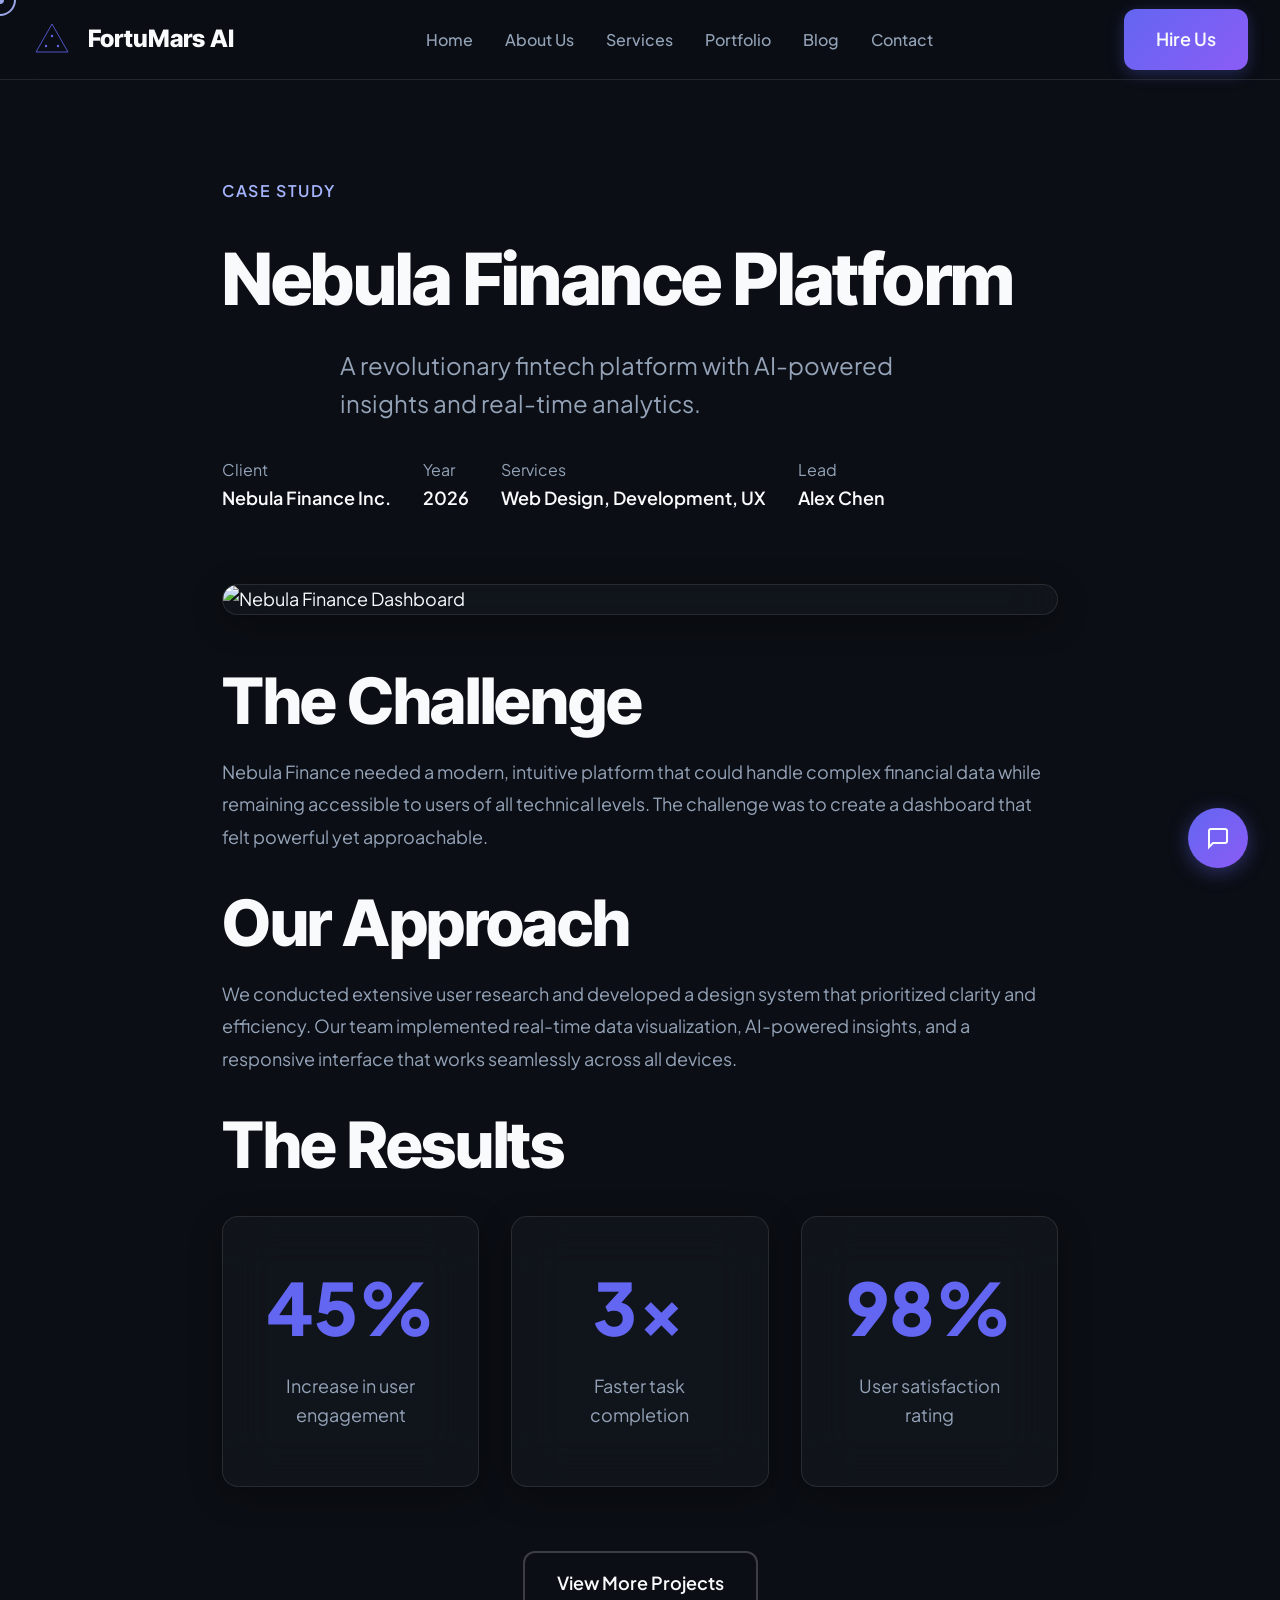
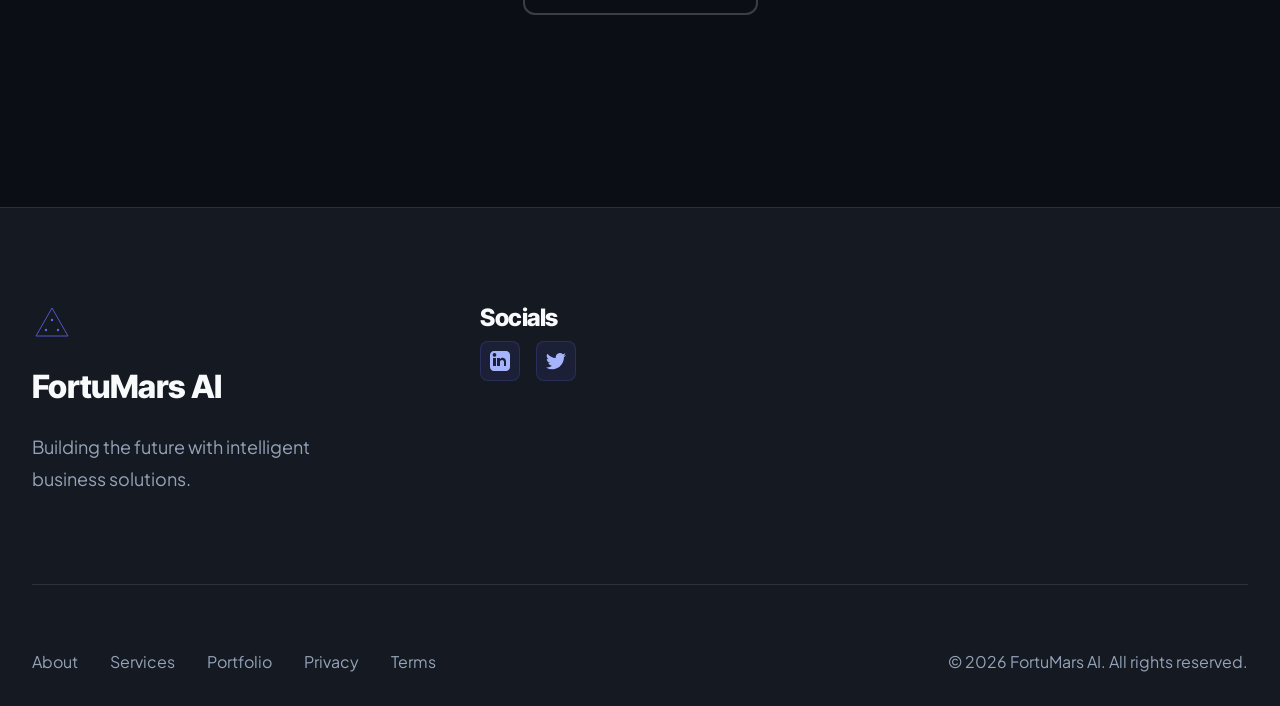
==== commit 0101150d: "Update project files" ====
--- a/pages/case-study.html
+++ b/pages/case-study.html
@@ -4,7 +4,7 @@
 <head>
     <meta charset="UTF-8">
     <meta name="viewport" content="width=device-width, initial-scale=1.0">
-    <title>Case Study | Power Trio</title>
+    <title>Case Study | FortuMars AI</title>
     <link rel="preconnect" href="https://fonts.googleapis.com">
     <link rel="preconnect" href="https://fonts.gstatic.com" crossorigin>
     <link
@@ -25,25 +25,25 @@
     <nav class="navbar" id="navbar">
         <div class="navbar-container">
             <a href="../index.html" class="logo">
-                <div class="logo-triangle"><svg viewBox="0 0 100 100">
+                <div class="logo-triangle">
+                    <svg viewBox="0 0 100 100" xmlns="http://www.w3.org/2000/svg">
                         <polygon points="50,10 90,80 10,80" class="triangle-shape" />
                         <circle cx="50" cy="40" r="3" class="dot dot-1" />
                         <circle cx="35" cy="65" r="3" class="dot dot-2" />
                         <circle cx="65" cy="65" r="3" class="dot dot-3" />
-                    </svg></div>
-                <span class="logo-text">Power Trio</span>
+                    </svg>
+                </div>
+                <span class="logo-text">FortuMars AI</span>
             </a>
             <div class="nav-links">
                 <a href="../index.html" class="nav-link">Home</a>
-                <a href="studio.html" class="nav-link">The Studio</a>
-                <a href="minds.html" class="nav-link">The Minds</a>
-                <a href="work.html" class="nav-link">Work</a>
+                <a href="studio.html" class="nav-link">About Us</a>
                 <a href="services.html" class="nav-link">Services</a>
-                <a href="insights.html" class="nav-link">Insights</a>
-                <a href="lab.html" class="nav-link">The Lab</a>
+                <a href="work.html" class="nav-link">Portfolio</a>
+                <a href="insights.html" class="nav-link">Blog</a>
                 <a href="contact.html" class="nav-link">Contact</a>
             </div>
-            <a href="contact.html" class="cta-button magnetic"><span>Hire Us</span></a>
+            <a href="contact.html" class="cta-button magnetic"><span>Get Help</span></a>
             <button class="menu-toggle"><span></span><span></span><span></span></button>
         </div>
     </nav>
@@ -123,6 +123,56 @@
             </div>
         </div>
     </section>
+
+    <footer class="footer">
+        <div class="footer-content">
+            <div class="footer-main">
+                <div class="footer-brand">
+                    <div class="logo-triangle">
+                        <svg viewBox="0 0 100 100" xmlns="http://www.w3.org/2000/svg">
+                            <polygon points="50,10 90,80 10,80" class="triangle-shape" />
+                            <circle cx="50" cy="40" r="3" class="dot dot-1" />
+                            <circle cx="35" cy="65" r="3" class="dot dot-2" />
+                            <circle cx="65" cy="65" r="3" class="dot dot-3" />
+                        </svg>
+                    </div>
+                    <h3>FortuMars AI</h3>
+                    <p>Building the future with intelligent<br>business solutions.</p>
+                </div>
+
+                <div class="footer-social-grid">
+                    <div class="footer-member">
+                        <h4>Socials</h4>
+                        <div class="social-links">
+                            <a href="#" class="social-link magnetic" aria-label="LinkedIn">
+                                <svg width="20" height="20" viewBox="0 0 20 20" fill="currentColor">
+                                    <path
+                                        d="M16 0H4C1.8 0 0 1.8 0 4v12c0 2.2 1.8 4 4 4h12c2.2 0 4-1.8 4-4V4c0-2.2-1.8-4-4-4zM6 15H3V7h3v8zM4.5 5.7c-1 0-1.8-.8-1.8-1.8s.8-1.8 1.8-1.8 1.8.8 1.8 1.8-.8 1.8-1.8 1.8zM17 15h-3v-4c0-1.1-.9-2-2-2s-2 .9-2 2v4H7V7h3v1.2c.5-.8 1.6-1.4 2.5-1.4 1.9 0 3.5 1.6 3.5 3.5V15z" />
+                                </svg>
+                            </a>
+                            <a href="#" class="social-link magnetic" aria-label="Twitter">
+                                <svg width="20" height="20" viewBox="0 0 20 20" fill="currentColor">
+                                    <path
+                                        d="M6.29 18.25c7.55 0 11.67-6.25 11.67-11.67 0-.18 0-.35-.01-.53A8.35 8.35 0 0020 3.92a8.18 8.18 0 01-2.36.65 4.12 4.12 0 001.8-2.27 8.22 8.22 0 01-2.6 1 4.1 4.1 0 00-6.99 3.74 11.65 11.65 0 01-8.46-4.29 4.1 4.1 0 001.27 5.47 4.07 4.07 0 01-1.86-.51v.05a4.1 4.1 0 003.29 4.02 4.1 4.1 0 01-1.85.07 4.1 4.1 0 003.83 2.85A8.23 8.23 0 010 16.4a11.62 11.62 0 006.29 1.84" />
+                                </svg>
+                            </a>
+                        </div>
+                    </div>
+                </div>
+            </div>
+
+            <div class="footer-bottom">
+                <div class="footer-links">
+                    <a href="studio.html">About</a>
+                    <a href="services.html">Services</a>
+                    <a href="work.html">Portfolio</a>
+                    <a href="#">Privacy</a>
+                    <a href="#">Terms</a>
+                </div>
+                <p class="copyright">© 2026 FortuMars AI. All rights reserved.</p>
+            </div>
+        </div>
+    </footer>
     <div class="chatbot" id="chatbot"><button class="chatbot-toggle magnetic" id="chatbot-toggle"><svg class="icon-chat"
                 width="24" height="24" viewBox="0 0 24 24" fill="none" stroke="currentColor">
                 <path d="M21 15a2 2 0 0 1-2 2H7l-4 4V5a2 2 0 0 1 2-2h14a2 2 0 0 1 2 2z" stroke-width="2" />
@@ -138,12 +188,12 @@
                         </svg></div>
                 </div>
                 <div class="chatbot-info">
-                    <h4>Power Trio AI</h4><span class="chatbot-status"><span class="status-dot"></span>Online</span>
+                    <h4>FortuMars AI</h4><span class="chatbot-status"><span class="status-dot"></span>Online</span>
                 </div>
             </div>
             <div class="chatbot-messages" id="chatbot-messages">
                 <div class="message bot-message">
-                    <div class="message-content">Hey there! 👋 I'm the Power Trio AI assistant. How can I help you
+                    <div class="message-content">Hey there! 👋 I'm the FortuMars AI assistant. How can I help you
                         today?</div>
                     <div class="message-time">Just now</div>
                 </div>
--- a/css/animations.css
+++ b/css/animations.css
@@ -658,6 +658,14 @@
     .stats-grid {
         grid-template-columns: repeat(2, 1fr);
     }
+
+    /* Mobile Hero Fix: Prevent content overlap with Navbar */
+    .hero {
+        align-items: flex-start;
+        /* Start content from top, not center */
+        padding-top: calc(var(--navbar-height) + 4rem);
+        /* Extra clear space */
+    }
 }
 
 /* Reduced Motion */
@@ -670,7 +678,10 @@
         animation-iteration-count: 1 !important;
         transition-duration: 0.01ms !important;
     }
-}@
+}
+
+@
+
 /* =================================== 
    GLOBAL PRELOADER & OFFLINE LOADER 
    =================================== */
@@ -680,13 +691,17 @@
     left: 0;
     width: 100%;
     height: 100%;
-    background: #0B0E14;
+    background: rgba(11, 14, 20, 0.85);
+    /* Semi-transparent dark */
+    backdrop-filter: blur(20px);
+    /* Heavy blur for glass effect */
+    -webkit-backdrop-filter: blur(20px);
     z-index: 99999;
     display: flex;
     flex-direction: column;
     justify-content: center;
     align-items: center;
-    transition: opacity 0.5s ease, visibility 0.5s ease;
+    transition: opacity 0.6s ease, visibility 0.6s ease;
 }
 
 .loader-overlay.hidden {
@@ -721,102 +736,340 @@
 
 /* CARDS LOADER CSS */
 .loader {
-  position: relative;
-  width: 75px;
-  height: 100px;
+    position: relative;
+    width: 75px;
+    height: 100px;
 }
 
 .loader__bar {
-  position: absolute;
-  bottom: 0;
-  width: 10px;
-  height: 50%;
-  background: var(--color-accent);
-  transform-origin: center bottom;
-  box-shadow: 1px 1px 0 rgba(0, 0, 0, 0.2);
+    position: absolute;
+    bottom: 0;
+    width: 10px;
+    height: 50%;
+    background: var(--color-accent);
+    transform-origin: center bottom;
+    box-shadow: 1px 1px 0 rgba(0, 0, 0, 0.2);
 }
 
 .loader__bar:nth-child(1) {
-  left: 0px;
-  transform: scale(1, 0.2);
-  -webkit-animation: barUp1 4s infinite;
-  animation: barUp1 4s infinite;
+    left: 0px;
+    transform: scale(1, 0.2);
+    -webkit-animation: barUp1 4s infinite;
+    animation: barUp1 4s infinite;
 }
 
 .loader__bar:nth-child(2) {
-  left: 15px;
-  transform: scale(1, 0.4);
-  -webkit-animation: barUp2 4s infinite;
-  animation: barUp2 4s infinite;
+    left: 15px;
+    transform: scale(1, 0.4);
+    -webkit-animation: barUp2 4s infinite;
+    animation: barUp2 4s infinite;
 }
 
 .loader__bar:nth-child(3) {
-  left: 30px;
-  transform: scale(1, 0.6);
-  -webkit-animation: barUp3 4s infinite;
-  animation: barUp3 4s infinite;
+    left: 30px;
+    transform: scale(1, 0.6);
+    -webkit-animation: barUp3 4s infinite;
+    animation: barUp3 4s infinite;
 }
 
 .loader__bar:nth-child(4) {
-  left: 45px;
-  transform: scale(1, 0.8);
-  -webkit-animation: barUp4 4s infinite;
-  animation: barUp4 4s infinite;
+    left: 45px;
+    transform: scale(1, 0.8);
+    -webkit-animation: barUp4 4s infinite;
+    animation: barUp4 4s infinite;
 }
 
 .loader__bar:nth-child(5) {
-  left: 60px;
-  transform: scale(1, 1);
-  -webkit-animation: barUp5 4s infinite;
-  animation: barUp5 4s infinite;
+    left: 60px;
+    transform: scale(1, 1);
+    -webkit-animation: barUp5 4s infinite;
+    animation: barUp5 4s infinite;
 }
 
 .loader__ball {
-  position: absolute;
-  bottom: 10px;
-  left: 0;
-  width: 10px;
-  height: 10px;
-  background: var(--color-accent-secondary); 
-  border-radius: 50%;
-  -webkit-animation: ball624 4s infinite;
-  animation: ball624 4s infinite;
+    position: absolute;
+    bottom: 10px;
+    left: 0;
+    width: 10px;
+    height: 10px;
+    background: var(--color-accent-secondary);
+    border-radius: 50%;
+    -webkit-animation: ball624 4s infinite;
+    animation: ball624 4s infinite;
 }
 
 @keyframes ball624 {
-  0% { transform: translate(0, 0); }
-  5% { transform: translate(8px, -14px); }
-  10% { transform: translate(15px, -10px); }
-  17% { transform: translate(23px, -24px); }
-  20% { transform: translate(30px, -20px); }
-  27% { transform: translate(38px, -34px); }
-  30% { transform: translate(45px, -30px); }
-  37% { transform: translate(53px, -44px); }
-  40% { transform: translate(60px, -40px); }
-  50% { transform: translate(60px, 0); }
-  57% { transform: translate(53px, -14px); }
-  60% { transform: translate(45px, -10px); }
-  67% { transform: translate(37px, -24px); }
-  70% { transform: translate(30px, -20px); }
-  77% { transform: translate(22px, -34px); }
-  80% { transform: translate(15px, -30px); }
-  87% { transform: translate(7px, -44px); }
-  90% { transform: translate(0, -40px); }
-  100% { transform: translate(0, 0); }
-}
-
-@-webkit-keyframes barUp1 { 0% { transform: scale(1, 0.2); } 40% { transform: scale(1, 0.2); } 50% { transform: scale(1, 1); } 90% { transform: scale(1, 1); } 100% { transform: scale(1, 0.2); } }
-@keyframes barUp1 { 0% { transform: scale(1, 0.2); } 40% { transform: scale(1, 0.2); } 50% { transform: scale(1, 1); } 90% { transform: scale(1, 1); } 100% { transform: scale(1, 0.2); } }
-
-@-webkit-keyframes barUp2 { 0% { transform: scale(1, 0.4); } 40% { transform: scale(1, 0.4); } 50% { transform: scale(1, 0.8); } 90% { transform: scale(1, 0.8); } 100% { transform: scale(1, 0.4); } }
-@keyframes barUp2 { 0% { transform: scale(1, 0.4); } 40% { transform: scale(1, 0.4); } 50% { transform: scale(1, 0.8); } 90% { transform: scale(1, 0.8); } 100% { transform: scale(1, 0.4); } }
-
-@-webkit-keyframes barUp3 { 0% { transform: scale(1, 0.6); } 100% { transform: scale(1, 0.6); } }
-@keyframes barUp3 { 0% { transform: scale(1, 0.6); } 100% { transform: scale(1, 0.6); } }
-
-@-webkit-keyframes barUp4 { 0% { transform: scale(1, 0.8); } 40% { transform: scale(1, 0.8); } 50% { transform: scale(1, 0.4); } 90% { transform: scale(1, 0.4); } 100% { transform: scale(1, 0.8); } }
-@keyframes barUp4 { 0% { transform: scale(1, 0.8); } 40% { transform: scale(1, 0.8); } 50% { transform: scale(1, 0.4); } 90% { transform: scale(1, 0.4); } 100% { transform: scale(1, 0.8); } }
-
-@-webkit-keyframes barUp5 { 0% { transform: scale(1, 1); } 40% { transform: scale(1, 1); } 50% { transform: scale(1, 0.2); } 90% { transform: scale(1, 0.2); } 100% { transform: scale(1, 1); } }
-@keyframes barUp5 { 0% { transform: scale(1, 1); } 40% { transform: scale(1, 1); } 50% { transform: scale(1, 0.2); } 90% { transform: scale(1, 0.2); } 100% { transform: scale(1, 1); } }
-@
+    0% {
+        transform: translate(0, 0);
+    }
+
+    5% {
+        transform: translate(8px, -14px);
+    }
+
+    10% {
+        transform: translate(15px, -10px);
+    }
+
+    17% {
+        transform: translate(23px, -24px);
+    }
+
+    20% {
+        transform: translate(30px, -20px);
+    }
+
+    27% {
+        transform: translate(38px, -34px);
+    }
+
+    30% {
+        transform: translate(45px, -30px);
+    }
+
+    37% {
+        transform: translate(53px, -44px);
+    }
+
+    40% {
+        transform: translate(60px, -40px);
+    }
+
+    50% {
+        transform: translate(60px, 0);
+    }
+
+    57% {
+        transform: translate(53px, -14px);
+    }
+
+    60% {
+        transform: translate(45px, -10px);
+    }
+
+    67% {
+        transform: translate(37px, -24px);
+    }
+
+    70% {
+        transform: translate(30px, -20px);
+    }
+
+    77% {
+        transform: translate(22px, -34px);
+    }
+
+    80% {
+        transform: translate(15px, -30px);
+    }
+
+    87% {
+        transform: translate(7px, -44px);
+    }
+
+    90% {
+        transform: translate(0, -40px);
+    }
+
+    100% {
+        transform: translate(0, 0);
+    }
+}
+
+@-webkit-keyframes barUp1 {
+    0% {
+        transform: scale(1, 0.2);
+    }
+
+    40% {
+        transform: scale(1, 0.2);
+    }
+
+    50% {
+        transform: scale(1, 1);
+    }
+
+    90% {
+        transform: scale(1, 1);
+    }
+
+    100% {
+        transform: scale(1, 0.2);
+    }
+}
+
+@keyframes barUp1 {
+    0% {
+        transform: scale(1, 0.2);
+    }
+
+    40% {
+        transform: scale(1, 0.2);
+    }
+
+    50% {
+        transform: scale(1, 1);
+    }
+
+    90% {
+        transform: scale(1, 1);
+    }
+
+    100% {
+        transform: scale(1, 0.2);
+    }
+}
+
+@-webkit-keyframes barUp2 {
+    0% {
+        transform: scale(1, 0.4);
+    }
+
+    40% {
+        transform: scale(1, 0.4);
+    }
+
+    50% {
+        transform: scale(1, 0.8);
+    }
+
+    90% {
+        transform: scale(1, 0.8);
+    }
+
+    100% {
+        transform: scale(1, 0.4);
+    }
+}
+
+@keyframes barUp2 {
+    0% {
+        transform: scale(1, 0.4);
+    }
+
+    40% {
+        transform: scale(1, 0.4);
+    }
+
+    50% {
+        transform: scale(1, 0.8);
+    }
+
+    90% {
+        transform: scale(1, 0.8);
+    }
+
+    100% {
+        transform: scale(1, 0.4);
+    }
+}
+
+@-webkit-keyframes barUp3 {
+    0% {
+        transform: scale(1, 0.6);
+    }
+
+    100% {
+        transform: scale(1, 0.6);
+    }
+}
+
+@keyframes barUp3 {
+    0% {
+        transform: scale(1, 0.6);
+    }
+
+    100% {
+        transform: scale(1, 0.6);
+    }
+}
+
+@-webkit-keyframes barUp4 {
+    0% {
+        transform: scale(1, 0.8);
+    }
+
+    40% {
+        transform: scale(1, 0.8);
+    }
+
+    50% {
+        transform: scale(1, 0.4);
+    }
+
+    90% {
+        transform: scale(1, 0.4);
+    }
+
+    100% {
+        transform: scale(1, 0.8);
+    }
+}
+
+@keyframes barUp4 {
+    0% {
+        transform: scale(1, 0.8);
+    }
+
+    40% {
+        transform: scale(1, 0.8);
+    }
+
+    50% {
+        transform: scale(1, 0.4);
+    }
+
+    90% {
+        transform: scale(1, 0.4);
+    }
+
+    100% {
+        transform: scale(1, 0.8);
+    }
+}
+
+@-webkit-keyframes barUp5 {
+    0% {
+        transform: scale(1, 1);
+    }
+
+    40% {
+        transform: scale(1, 1);
+    }
+
+    50% {
+        transform: scale(1, 0.2);
+    }
+
+    90% {
+        transform: scale(1, 0.2);
+    }
+
+    100% {
+        transform: scale(1, 1);
+    }
+}
+
+@keyframes barUp5 {
+    0% {
+        transform: scale(1, 1);
+    }
+
+    40% {
+        transform: scale(1, 1);
+    }
+
+    50% {
+        transform: scale(1, 0.2);
+    }
+
+    90% {
+        transform: scale(1, 0.2);
+    }
+
+    100% {
+        transform: scale(1, 1);
+    }
+}
+
+@
